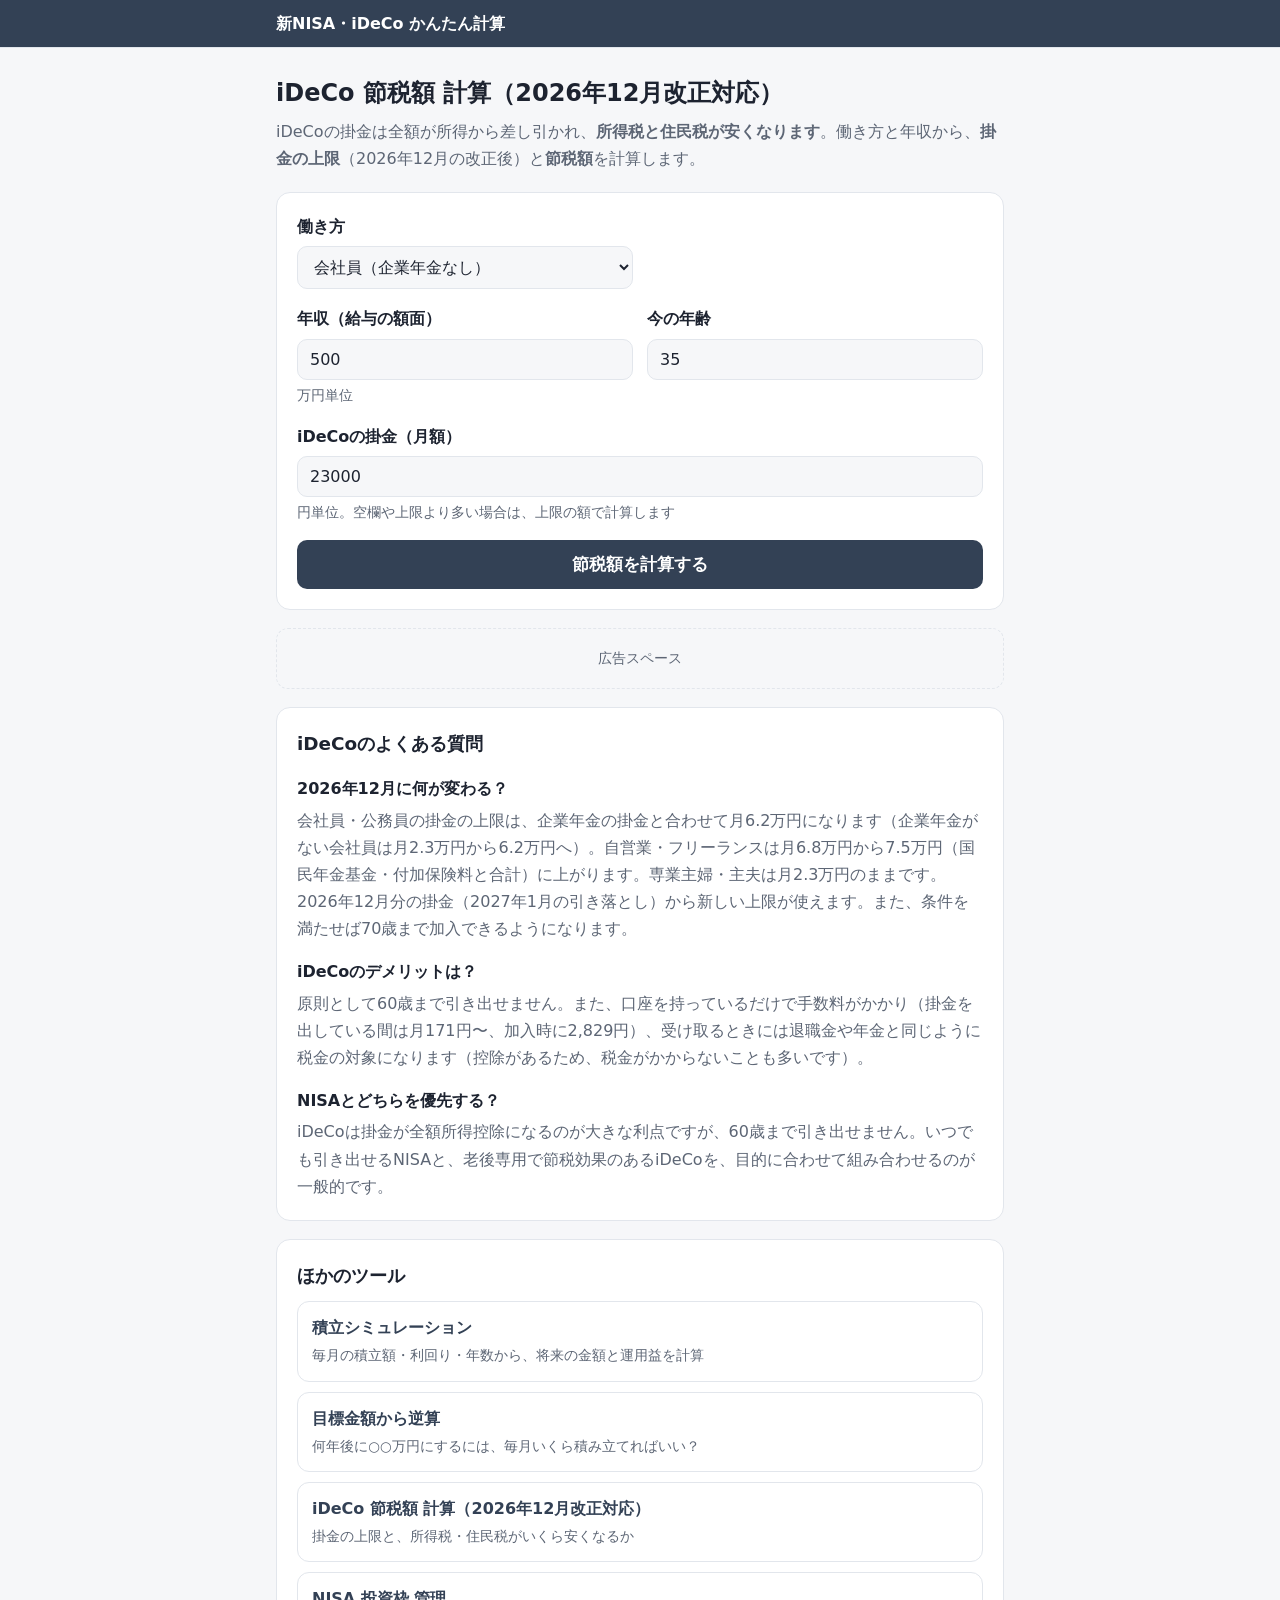
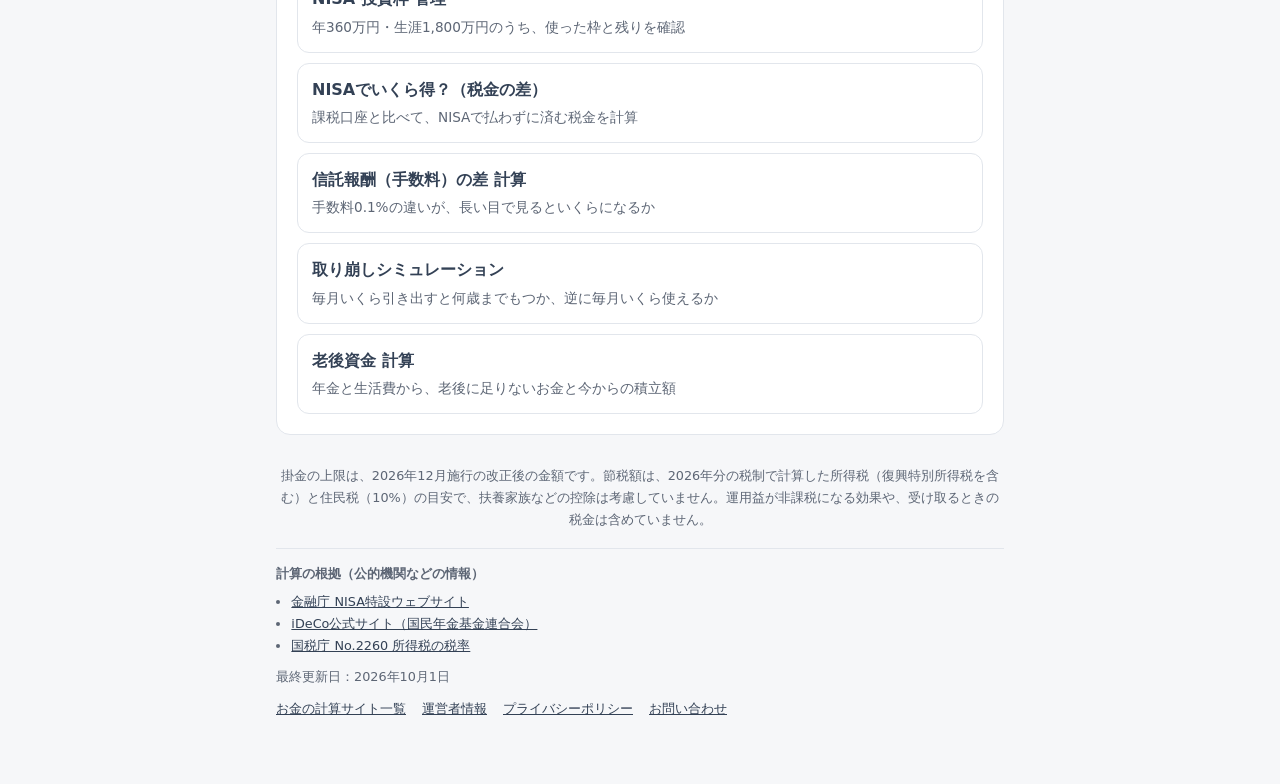
==== ideco/index.html @ c1a80034 "運営者情報・プライバシーポリシー・お問い合わせ・サイト一覧へのリンク、計算の根拠、最終更新日、OGP、アイコンを追加 Co-Authored-By: Claude Opus 5.5 <noreply@" ====
<!doctype html>
<html lang="ja">
<head>
<meta charset="utf-8">
<meta name="viewport" content="width=device-width, initial-scale=1">
<title>iDeCo 節税額 計算【2026年12月改正対応】｜掛金の上限と所得税・住民税がいくら安くなるか</title>
<meta name="description" content="働き方と年収を選ぶだけで、iDeCoの掛金の上限（2026年12月から会社員は最大月6.2万円、自営業は7.5万円）と、掛金で所得税・住民税がいくら安くなるかを計算。手数料を引いた実質の得や、60歳までの節税額の合計もわかる無料ツールです。">
<link rel="canonical" href="https://harryquad.github.io/nisa/ideco/">
<!--sw-head-->
<meta property="og:type" content="website">
<meta property="og:site_name" content="新NISA・iDeCo かんたん計算">
<meta property="og:title" content="iDeCo 節税額 計算【2026年12月改正対応】｜掛金の上限と所得税・住民税がいくら安くなるか">
<meta property="og:description" content="働き方と年収を選ぶだけで、iDeCoの掛金の上限（2026年12月から会社員は最大月6.2万円、自営業は7.5万円）と、掛金で所得税・住民税がいくら安くなるかを計算。手数料を引いた実質の得や、60歳までの節税額の合計もわかる無料ツールです。">
<meta property="og:url" content="https://harryquad.github.io/nisa/ideco/">
<meta property="og:locale" content="ja_JP">
<meta name="twitter:card" content="summary">
<link rel="icon" href="/favicon.ico" sizes="48x48">
<link rel="icon" href="/favicon.svg" type="image/svg+xml">
<!--/sw-head-->
<link rel="stylesheet" href="../assets/style.css">
</head>
<body>
<header class="site-header"><div><a href="/nisa/">新NISA・iDeCo かんたん計算</a></div></header>
<div class="wrap">
  <h1>iDeCo 節税額 計算（2026年12月改正対応）</h1>
  <p class="lead">iDeCoの掛金は全額が所得から差し引かれ、<strong>所得税と住民税が安くなります</strong>。働き方と年収から、<strong>掛金の上限</strong>（2026年12月の改正後）と<strong>節税額</strong>を計算します。</p>

  <div class="card">
    <div class="row">
      <div class="field"><label for="type">働き方</label>
        <select id="type">
          <option value="emp">会社員（企業年金なし）</option>
          <option value="empdc">会社員（企業型DC・確定給付年金などあり）</option>
          <option value="kou">公務員</option>
          <option value="self">自営業・フリーランス（国民年金第1号）</option>
          <option value="home">専業主婦・主夫（国民年金第3号）</option>
        </select></div>
      <div class="field" id="corpField" hidden><label for="corp">会社の企業年金の掛金（月額）</label><input type="number" id="corp" min="0" value="20000">
        <div class="hint">円単位。企業型DCの会社掛金＋確定給付年金などの掛金相当額。会社の人事・年金の通知で確認できます（公務員は年金払い退職給付の掛金相当額）</div></div>
    </div>
    <div class="row">
      <div class="field"><label for="income" id="incomeLabel">年収（給与の額面）</label><input type="number" id="income" min="0" value="500"><div class="hint" id="incomeHint">万円単位</div></div>
      <div class="field"><label for="age">今の年齢</label><input type="number" id="age" min="20" max="69" value="35"></div>
    </div>
    <div class="field" id="socialField" hidden><label for="social">国民健康保険料・国民年金保険料（年額）</label><input type="number" id="social" min="0" value="600000"><div class="hint">円単位。確定申告書の「社会保険料控除」の金額</div></div>
    <div class="field"><label for="monthly">iDeCoの掛金（月額）</label><input type="number" id="monthly" min="0" step="1000" value="23000"><div class="hint">円単位。空欄や上限より多い場合は、上限の額で計算します</div></div>
    <button id="calc">節税額を計算する</button>
  </div>

  <div class="card" id="result" hidden></div>

  <div class="ad">広告スペース</div>

  <div class="card faq">
    <h2>iDeCoのよくある質問</h2>
    <h3>2026年12月に何が変わる？</h3>
    <p>会社員・公務員の掛金の上限は、企業年金の掛金と合わせて月6.2万円になります（企業年金がない会社員は月2.3万円から6.2万円へ）。自営業・フリーランスは月6.8万円から7.5万円（国民年金基金・付加保険料と合計）に上がります。専業主婦・主夫は月2.3万円のままです。2026年12月分の掛金（2027年1月の引き落とし）から新しい上限が使えます。また、条件を満たせば70歳まで加入できるようになります。</p>
    <h3>iDeCoのデメリットは？</h3>
    <p>原則として60歳まで引き出せません。また、口座を持っているだけで手数料がかかり（掛金を出している間は月171円〜、加入時に2,829円）、受け取るときには退職金や年金と同じように税金の対象になります（控除があるため、税金がかからないことも多いです）。</p>
    <h3>NISAとどちらを優先する？</h3>
    <p>iDeCoは掛金が全額所得控除になるのが大きな利点ですが、60歳まで引き出せません。いつでも引き出せるNISAと、老後専用で節税効果のあるiDeCoを、目的に合わせて組み合わせるのが一般的です。</p>
  </div>

  <div class="card" id="related"></div>

  <footer>掛金の上限は、2026年12月施行の改正後の金額です。節税額は、2026年分の税制で計算した所得税（復興特別所得税を含む）と住民税（10%）の目安で、扶養家族などの控除は考慮していません。運用益が非課税になる効果や、受け取るときの税金は含めていません。</footer>
<!--sw-foot-->
<div style="font-size:.8rem;color:var(--muted);margin-top:18px;border-top:1px solid var(--line);padding-top:14px"><p style="margin:0 0 6px;font-weight:600">計算の根拠（公的機関などの情報）</p><ul style="margin:0 0 10px;padding-left:1.2em"><li><a href="https://www.fsa.go.jp/policy/nisa2/" target="_blank" rel="noopener">金融庁 NISA特設ウェブサイト</a></li><li><a href="https://www.ideco-koushiki.jp/" target="_blank" rel="noopener">iDeCo公式サイト（国民年金基金連合会）</a></li><li><a href="https://www.nta.go.jp/taxes/shiraberu/taxanswer/shotoku/2260.htm" target="_blank" rel="noopener">国税庁 No.2260 所得税の税率</a></li></ul><p style="margin:0 0 10px">最終更新日：2026年10月1日</p><nav style="display:flex;flex-wrap:wrap;gap:6px 16px"><a href="/sites/">お金の計算サイト一覧</a><a href="/about/">運営者情報</a><a href="/privacy/">プライバシーポリシー</a><a href="/contact/">お問い合わせ</a></nav></div>
<!--/sw-foot-->
</div>

<script src="../assets/site.js"></script>
<script>
const $ = id => document.getElementById(id);
$("type").addEventListener("change", () => {
  const t = $("type").value;
  $("corpField").hidden = !(t === "empdc" || t === "kou");
  $("socialField").hidden = t !== "self";
  $("incomeLabel").textContent = t === "self" ? "所得（売上 − 経費 − 青色申告特別控除）" : t === "home" ? "年収（パートなどの給与の額面）" : "年収（給与の額面）";
  if (t === "kou") $("corp").value = 7000;
});
// 改正後の掛金の上限（月額）
function limit(t, corp) {
  if (t === "self") return 75000;
  if (t === "home") return 23000;
  if (t === "emp") return 62000;
  return Math.max(0, 62000 - corp);
}
const BR = [[1949000, .05, 0], [3299000, .1, 97500], [6949000, .2, 427500], [8999000, .23, 636000], [17999000, .33, 1536000], [39999000, .4, 2796000], [Infinity, .45, 4796000]];
const taxOf = t => { if (t <= 0) return 0; const [, r, m] = BR.find(b => t <= b[0]); return (t * r - m) * 1.021; };
function salaryIncome(a) { const d = a <= 3600000 ? a * 0.3 + 80000 : a <= 6600000 ? a * 0.2 + 440000 : a <= 8500000 ? a * 0.1 + 1100000 : 1950000; return Math.max(0, a - Math.max(740000, d)); }
const basic = inc => (inc <= 4890000 ? 1040000 : inc <= 6550000 ? 670000 : 620000);
// 掛金 ded を引いたときの所得税＋住民税（扶養なし）
function totalTax(inc, social, ded) {
  const tIT = Math.max(0, Math.floor((inc - social - ded - basic(inc)) / 1000) * 1000);
  const tRT = Math.max(0, Math.floor((inc - social - ded - 430000) / 1000) * 1000);
  return taxOf(tIT) + (inc > 450000 ? tRT * 0.1 : 0);
}

function calc() {
  const out = $("result");
  out.hidden = false;
  const t = $("type").value;
  const cap = limit(t, num("corp"));
  if (!cap) { out.innerHTML = '<p class="err">企業年金の掛金が月6.2万円以上のため、iDeCoの掛金を出す枠が残っていません。</p>'; return; }
  let m = $("monthly").value === "" ? cap : Math.min(num("monthly"), cap);
  m = Math.floor(m / 1000) * 1000;
  const x = num("income") * MAN;
  const self = t === "self";
  const inc = self ? x : salaryIncome(x);
  const social = self ? num("social") : Math.min(x / 12, 650000) * 0.0915 * 12 + x * 0.0555;
  const annual = m * 12;
  const save = totalTax(inc, social, 0) - totalTax(inc, social, annual);
  const capSave = totalTax(inc, social, 0) - totalTax(inc, social, cap * 12);
  const years = Math.max(0, 60 - num("age"));
  const fee = 171 * 12;
  out.innerHTML = `
    <div class="big">
      <div class="stat good"><div class="k">1年で安くなる税金</div><div class="v">${yen(save)}</div></div>
      <div class="stat"><div class="k">掛金の上限（月額・2026年12月〜）</div><div class="v">${yen(cap)}</div></div>
      <div class="stat good"><div class="k">60歳までの節税額の合計</div><div class="v">${man(save * years)}</div></div>
    </div>
    <table class="info">
      <tr><td>年間の掛金</td><td class="num">${yen(annual)}（月${yen(m)}）</td></tr>
      <tr><td>掛金に対する節税の割合</td><td class="num">${annual ? (save / annual * 100).toFixed(1) : 0}%</td></tr>
      <tr><td>手数料（掛金を出している間、年）</td><td class="num">${yen(fee)}〜</td></tr>
      <tr><td>手数料を引いた実質の得（年）</td><td class="num">${yen(save - fee)}</td></tr>
      ${m < cap ? `<tr><td>上限の月${yen(cap)}まで出した場合の節税（年）</td><td class="num">${yen(capSave)}</td></tr>` : ""}
    </table>
    ${save <= fee ? '<p class="note">所得税・住民税がほとんどかからないため、節税の効果が手数料より小さくなっています。この場合は、いつでも引き出せるNISAを優先する方が向いています。</p>' : ""}
    ${t === "home" ? '<p class="note">専業主婦・主夫など自分の所得がない場合は、掛金による節税の効果はありません（運用益が非課税になる効果はあります）。</p>' : ""}
    <p class="note">節税に加えて、運用益にも税金がかかりません。積み立てた結果いくらになるかは → <a href="/nisa/">積立シミュレーション</a></p>`;
  out.scrollIntoView({ behavior: "smooth", block: "start" });
}
$("calc").addEventListener("click", calc);
</script>
</body>
</html>
---- assets/style.css ----
:root{
  --bg:#f6f7f9;--card:#fff;--text:#1d2330;--muted:#5d6675;--line:#e2e6ec;
  --accent:#334155;--accent-soft:#eef2f6;--on-accent:#fff;--good:#16a34a;--good-soft:#dcfce7;
  --warn:#ea580c;--warn-soft:#ffedd5;--off:#9aa3b2;--err:#dc2626;
}
@media (prefers-color-scheme: dark){
  :root{
    --bg:#0f1218;--card:#181c24;--text:#e7eaf0;--muted:#9aa3b2;--line:#2a303c;
    --accent:#cbd5e1;--accent-soft:#1e2633;--on-accent:#0f141c;--good:#4ade80;--good-soft:#12301f;
    --warn:#fb923c;--warn-soft:#3a2413;--off:#5d6675;--err:#f87171;
  }
}
*{box-sizing:border-box}
body{margin:0;background:var(--bg);color:var(--text);font-family:system-ui,-apple-system,"Hiragino Sans","Yu Gothic UI",sans-serif;line-height:1.7}
a{color:var(--accent)}
.site-header{background:var(--accent);border-bottom:1px solid var(--line)}
.site-header div{max-width:760px;margin:0 auto;padding:10px 16px}
.site-header a{font-weight:700;text-decoration:none;color:var(--on-accent)}
.wrap{max-width:760px;margin:0 auto;padding:24px 16px 64px}
h1{font-size:1.5rem;margin:.2em 0 .3em;line-height:1.4}
h2{font-size:1.15rem;margin:0 0 10px}
.lead{color:var(--muted);margin:0 0 20px}
.card{background:var(--card);border:1px solid var(--line);border-radius:14px;padding:20px;margin-bottom:18px}
label{display:block;font-weight:600;margin-bottom:6px}
.field{margin-bottom:16px}
input[type=date],input[type=number],input[type=text],select,textarea{width:100%;padding:10px 12px;font-size:1rem;border:1px solid var(--line);border-radius:10px;background:var(--bg);color:var(--text);font-family:inherit}
.row{display:grid;grid-template-columns:1fr 1fr;gap:14px}
@media (max-width:520px){.row{grid-template-columns:1fr}}
.checks{display:flex;flex-wrap:wrap;gap:8px 18px}
.checks label{font-weight:400;display:flex;align-items:center;gap:6px;margin:0}
.hint{font-size:.85rem;color:var(--muted);margin-top:4px}
button{width:100%;padding:13px;font-size:1.05rem;font-weight:700;border:0;border-radius:10px;background:var(--accent);color:var(--on-accent);cursor:pointer;font-family:inherit}
button:hover{filter:brightness(1.08)}
button.sub{background:var(--accent-soft);color:var(--accent)}
.big{display:grid;grid-template-columns:repeat(3,1fr);gap:10px;margin-bottom:14px}
@media (max-width:520px){.big{grid-template-columns:1fr}}
.stat{border-radius:12px;padding:14px;background:var(--bg)}
.stat .k{font-size:.8rem;color:var(--muted)}
.stat .v{font-size:1.25rem;font-weight:700}
.stat.warn .v{color:var(--warn)} .stat.good .v{color:var(--good)}
.err{color:var(--err);font-weight:600}
table.info{width:100%;border-collapse:collapse;font-size:.95rem}
table.info td,table.info th{padding:8px 4px;border-bottom:1px solid var(--line);vertical-align:top;text-align:left}
table.info th{color:var(--muted);font-weight:500;font-size:.85rem}
table.info td:first-child{color:var(--muted)}
table.info td.num,table.info th.num{text-align:right;font-variant-numeric:tabular-nums}
.note{font-size:.85rem;color:var(--muted);background:var(--bg);border-radius:10px;padding:10px 12px;margin-top:12px}
.ad{border:1px dashed var(--line);border-radius:12px;padding:18px;text-align:center;color:var(--muted);font-size:.85rem;margin-bottom:18px}
.faq h3{font-size:1rem;margin:16px 0 4px}
.faq p{margin:0;color:var(--muted)}
.tools{list-style:none;margin:0;padding:0;display:grid;gap:10px}
.tools a{display:block;padding:12px 14px;border:1px solid var(--line);border-radius:12px;text-decoration:none;color:var(--text);background:var(--card)}
.tools a:hover{border-color:var(--accent)}
.tools b{display:block;color:var(--accent)}
.tools span{font-size:.85rem;color:var(--muted)}
footer{font-size:.8rem;color:var(--muted);text-align:center;margin-top:30px}
.verdict{font-size:1.2rem;font-weight:700;margin:0 0 10px}
.verdict.ok{color:var(--good)} .verdict.ng{color:var(--warn)}
.q{padding:12px 0;border-bottom:1px solid var(--line)}
.q .t{font-weight:600;margin-bottom:6px}
.it{display:grid;grid-template-columns:1.3fr 1fr 1fr 1fr 36px;gap:8px;align-items:end;padding:8px 0;border-bottom:1px solid var(--line)}
.it label{font-size:.78rem;font-weight:500;color:var(--muted);margin-bottom:2px}
.it input,.it select{padding:8px}
.it .rm{width:auto;padding:6px 10px;font-size:.8rem;font-weight:500;background:var(--bg);color:var(--muted);border:1px solid var(--line)}
@media (max-width:560px){.it{grid-template-columns:1fr 1fr}.it .nm{grid-column:1/3}}
.btns{display:grid;grid-template-columns:1fr 1fr;gap:10px;margin-top:12px}
tr.best td{background:var(--good-soft);font-weight:700}
.chart svg{width:100%;height:auto;display:block}
.chart .axis{stroke:var(--line)}.chart .lbl{fill:var(--muted);font-size:11px}
.chart .a1{fill:var(--accent);opacity:.35}.chart .a2{fill:var(--good);opacity:.55}
.legend{display:flex;gap:16px;font-size:.8rem;color:var(--muted);margin-top:6px;flex-wrap:wrap}
.legend span::before{content:"";display:inline-block;width:12px;height:12px;border-radius:3px;margin-right:5px;vertical-align:-1px}
.legend .l1::before{background:var(--accent);opacity:.35}.legend .l2::before{background:var(--good);opacity:.55}
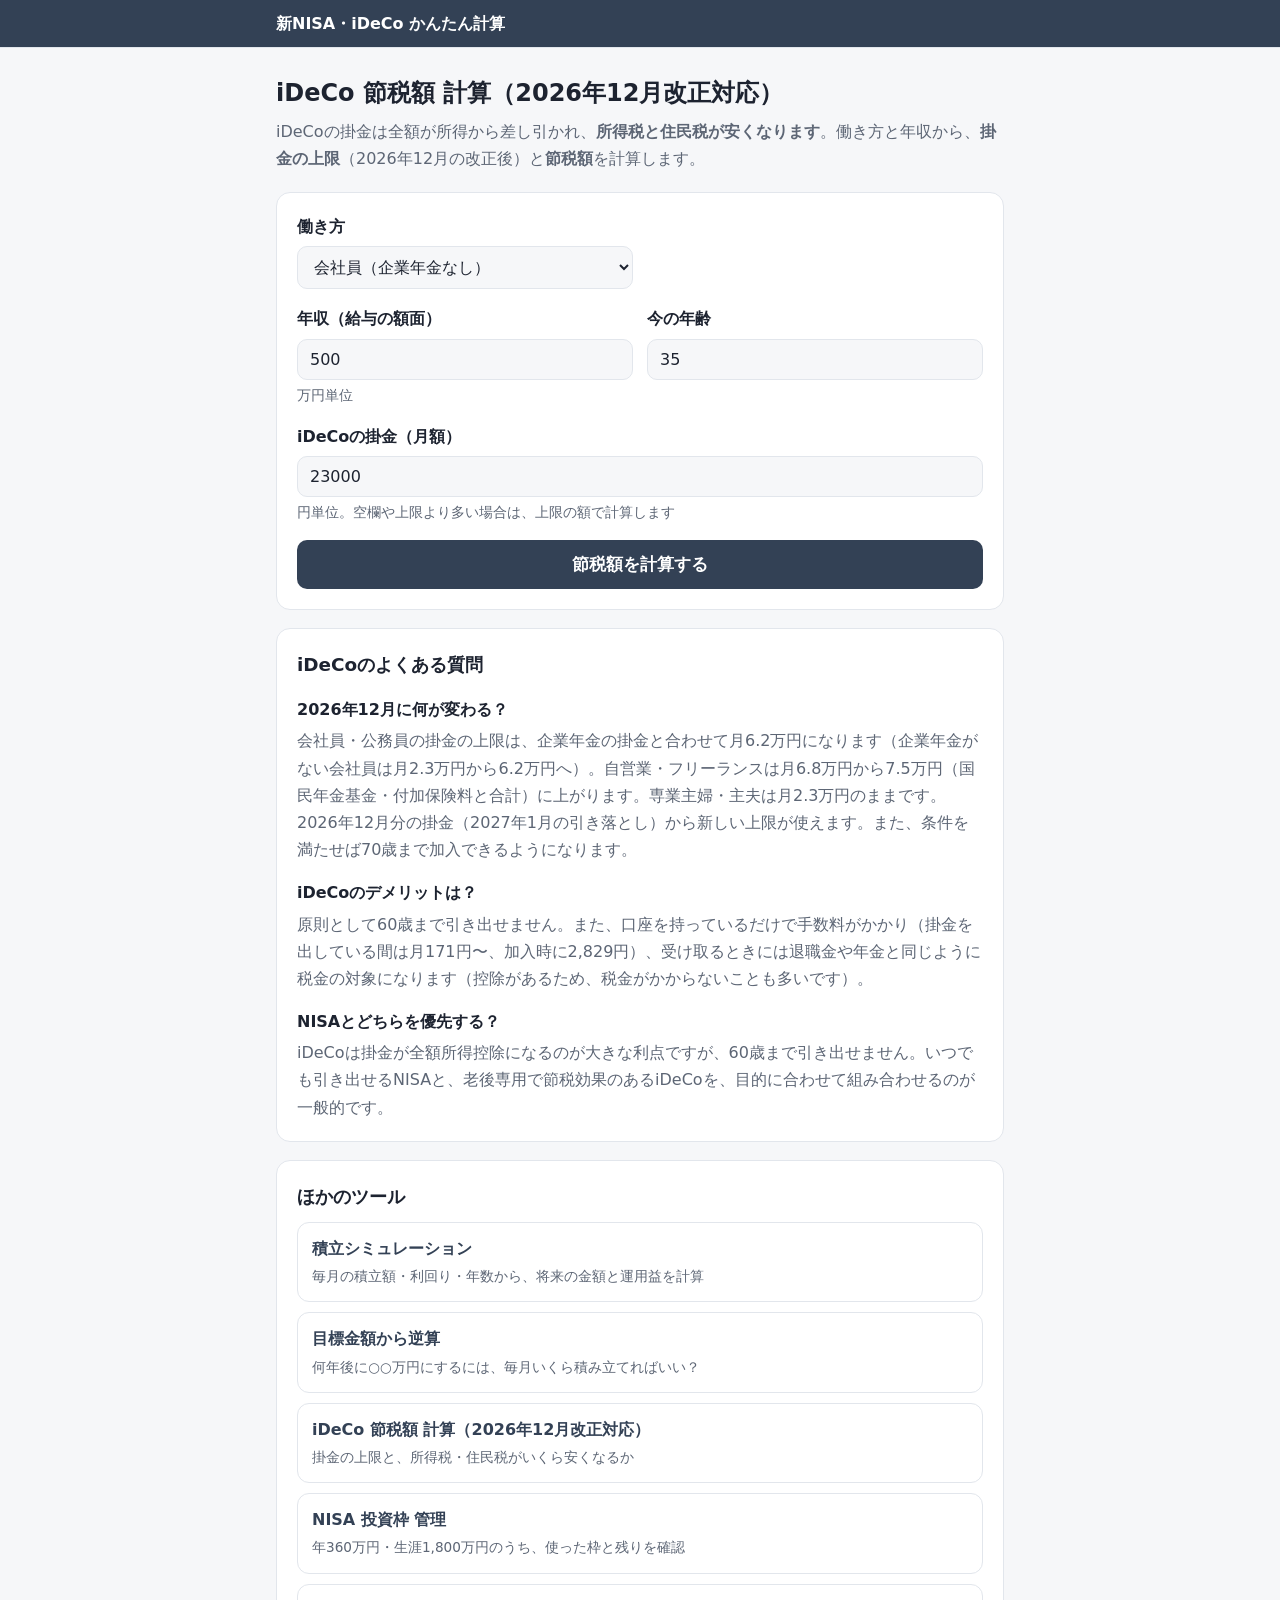
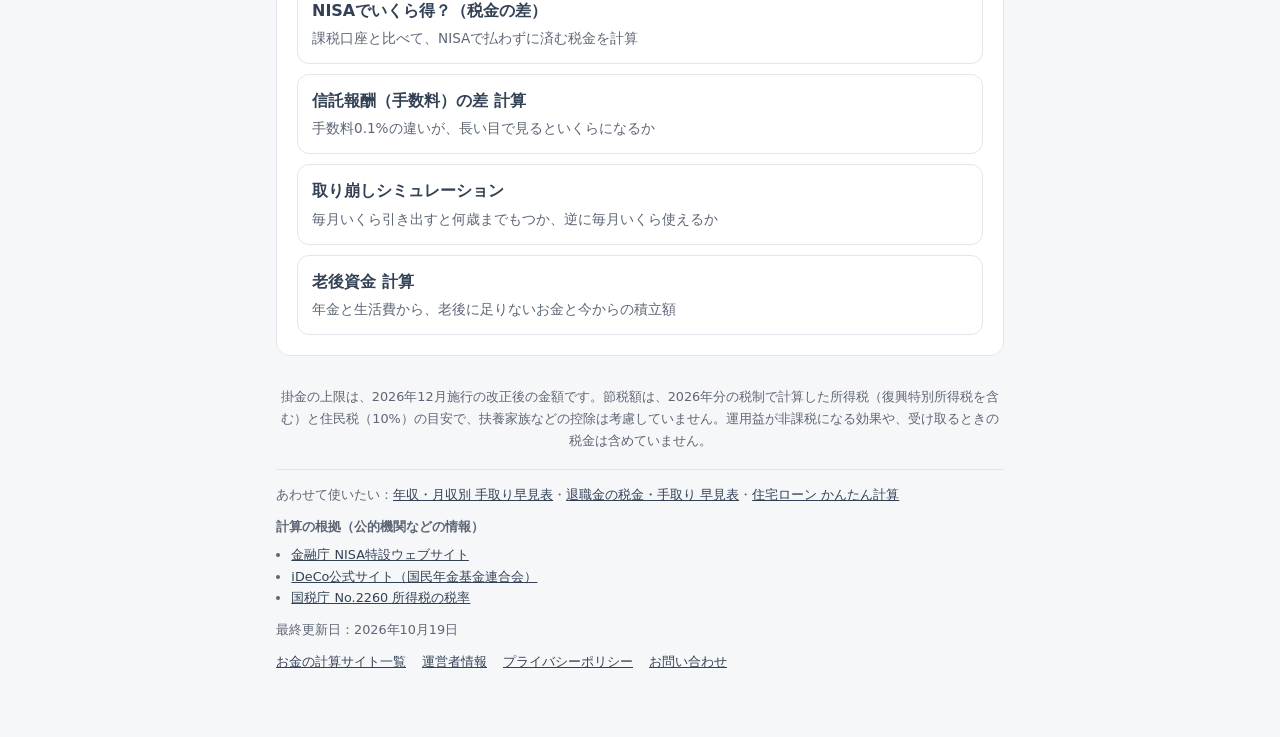
==== commit 5ef96efe: "空の広告枠を非表示にし、関連サイトへのリンクを追加 Co-Authored-By: Claude Opus 5.5 <noreply@anthropic.com>" ====
--- a/ideco/index.html
+++ b/ideco/index.html
@@ -65,7 +65,7 @@
 
   <footer>掛金の上限は、2026年12月施行の改正後の金額です。節税額は、2026年分の税制で計算した所得税（復興特別所得税を含む）と住民税（10%）の目安で、扶養家族などの控除は考慮していません。運用益が非課税になる効果や、受け取るときの税金は含めていません。</footer>
 <!--sw-foot-->
-<div style="font-size:.8rem;color:var(--muted);margin-top:18px;border-top:1px solid var(--line);padding-top:14px"><p style="margin:0 0 6px;font-weight:600">計算の根拠（公的機関などの情報）</p><ul style="margin:0 0 10px;padding-left:1.2em"><li><a href="https://www.fsa.go.jp/policy/nisa2/" target="_blank" rel="noopener">金融庁 NISA特設ウェブサイト</a></li><li><a href="https://www.ideco-koushiki.jp/" target="_blank" rel="noopener">iDeCo公式サイト（国民年金基金連合会）</a></li><li><a href="https://www.nta.go.jp/taxes/shiraberu/taxanswer/shotoku/2260.htm" target="_blank" rel="noopener">国税庁 No.2260 所得税の税率</a></li></ul><p style="margin:0 0 10px">最終更新日：2026年10月1日</p><nav style="display:flex;flex-wrap:wrap;gap:6px 16px"><a href="/sites/">お金の計算サイト一覧</a><a href="/about/">運営者情報</a><a href="/privacy/">プライバシーポリシー</a><a href="/contact/">お問い合わせ</a></nav></div>
+<div style="font-size:.8rem;color:var(--muted);margin-top:18px;border-top:1px solid var(--line);padding-top:14px"><p style="margin:0 0 10px">あわせて使いたい：<a href="/nenshu/">年収・月収別 手取り早見表</a>・<a href="/taishoku-zei/">退職金の税金・手取り 早見表</a>・<a href="/jutaku/">住宅ローン かんたん計算</a></p><p style="margin:0 0 6px;font-weight:600">計算の根拠（公的機関などの情報）</p><ul style="margin:0 0 10px;padding-left:1.2em"><li><a href="https://www.fsa.go.jp/policy/nisa2/" target="_blank" rel="noopener">金融庁 NISA特設ウェブサイト</a></li><li><a href="https://www.ideco-koushiki.jp/" target="_blank" rel="noopener">iDeCo公式サイト（国民年金基金連合会）</a></li><li><a href="https://www.nta.go.jp/taxes/shiraberu/taxanswer/shotoku/2260.htm" target="_blank" rel="noopener">国税庁 No.2260 所得税の税率</a></li></ul><p style="margin:0 0 10px">最終更新日：2026年10月19日</p><nav style="display:flex;flex-wrap:wrap;gap:6px 16px"><a href="/sites/">お金の計算サイト一覧</a><a href="/about/">運営者情報</a><a href="/privacy/">プライバシーポリシー</a><a href="/contact/">お問い合わせ</a></nav></div>
 <!--/sw-foot-->
 </div>
 
--- a/assets/style.css
+++ b/assets/style.css
@@ -45,7 +45,8 @@
 table.info td:first-child{color:var(--muted)}
 table.info td.num,table.info th.num{text-align:right;font-variant-numeric:tabular-nums}
 .note{font-size:.85rem;color:var(--muted);background:var(--bg);border-radius:10px;padding:10px 12px;margin-top:12px}
-.ad{border:1px dashed var(--line);border-radius:12px;padding:18px;text-align:center;color:var(--muted);font-size:.85rem;margin-bottom:18px}
+.ad{display:none}
+.ad.on{display:block;border:1px solid var(--line);border-radius:12px;padding:14px;margin-bottom:18px;background:var(--card)}
 .faq h3{font-size:1rem;margin:16px 0 4px}
 .faq p{margin:0;color:var(--muted)}
 .tools{list-style:none;margin:0;padding:0;display:grid;gap:10px}
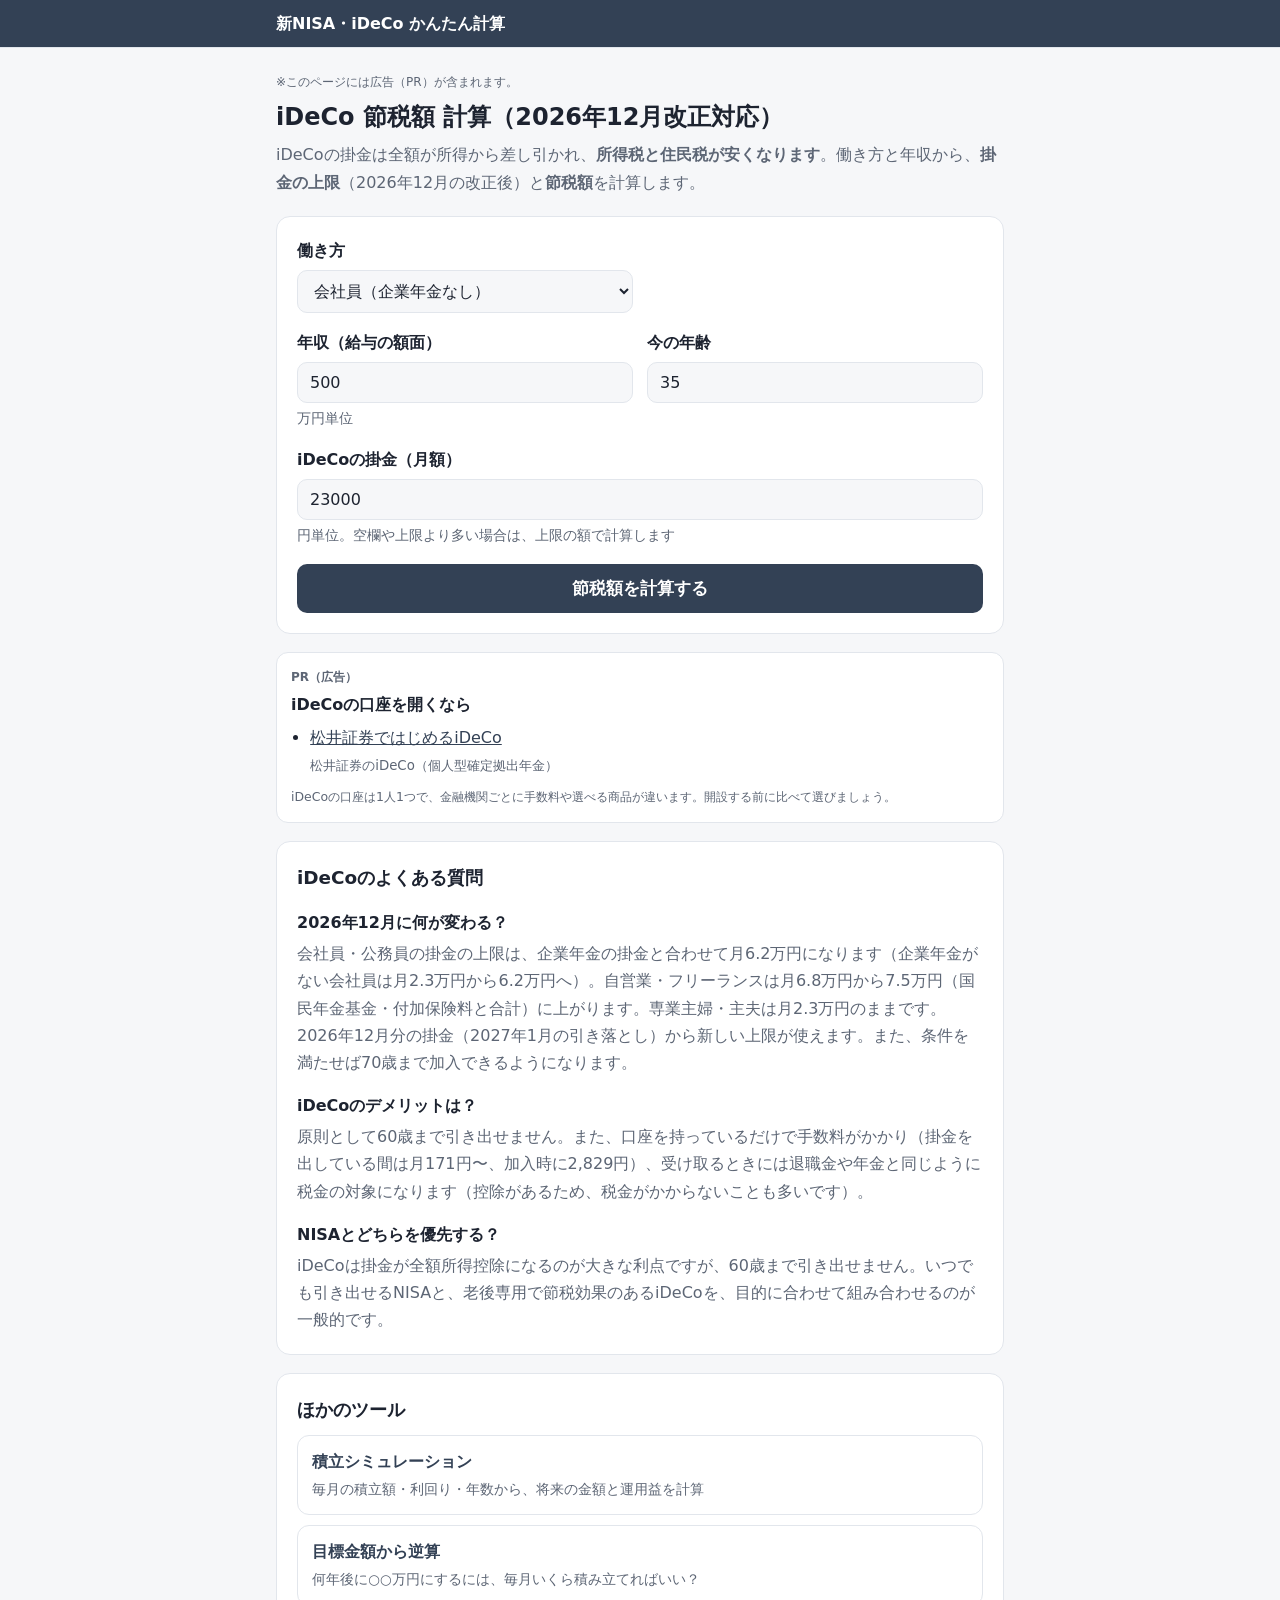
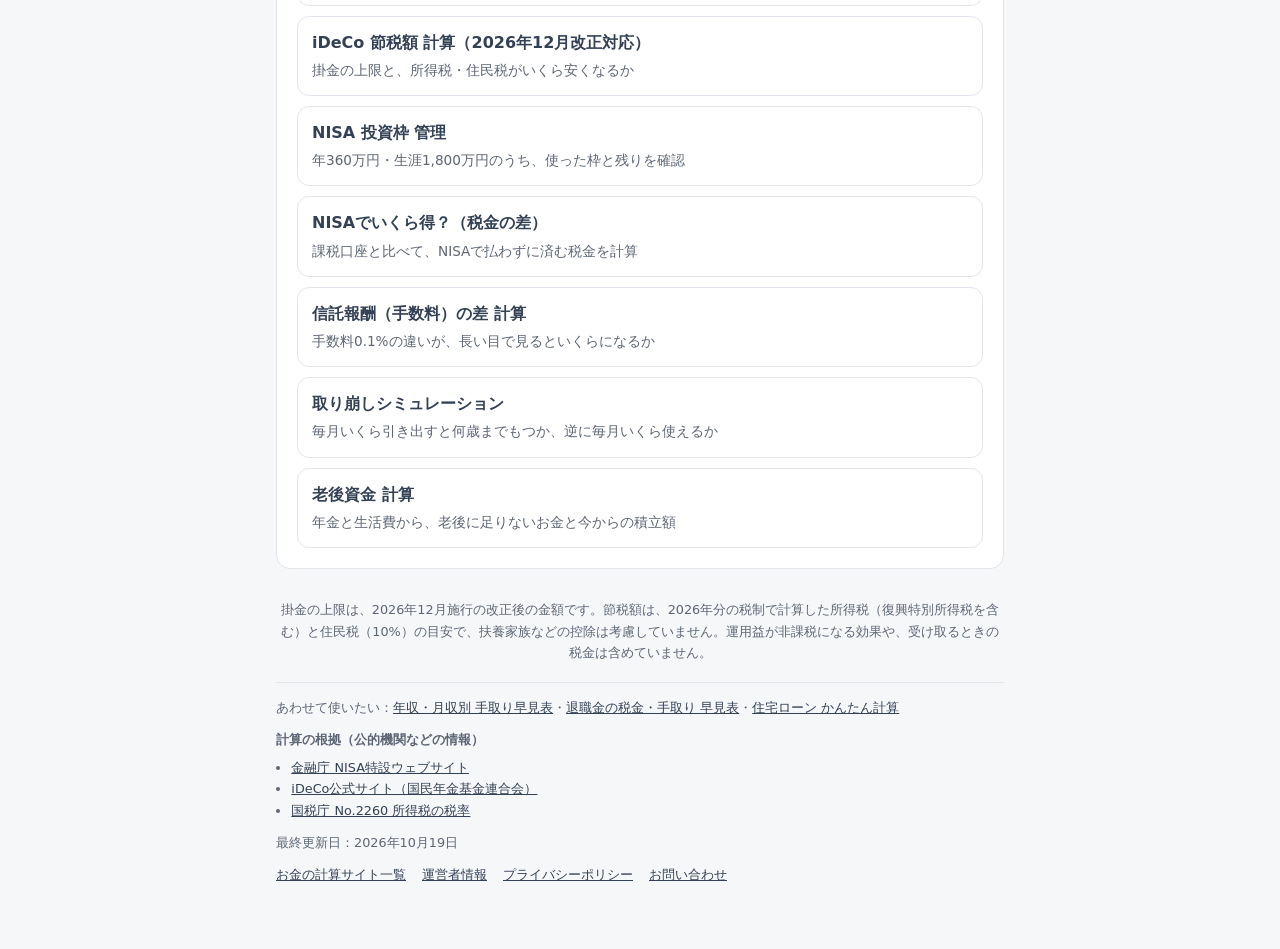
==== commit dd6dc0a9: "承認済みの広告（火災保険一括見積もり・松井証券iDeCo）をPR表示つきで掲載 Co-Authored-By: Claude Opus 5.5 <noreply@anthropic.com>" ====
--- a/ideco/index.html
+++ b/ideco/index.html
@@ -5,13 +5,13 @@
 <meta name="viewport" content="width=device-width, initial-scale=1">
 <title>iDeCo 節税額 計算【2026年12月改正対応】｜掛金の上限と所得税・住民税がいくら安くなるか</title>
 <meta name="description" content="働き方と年収を選ぶだけで、iDeCoの掛金の上限（2026年12月から会社員は最大月6.2万円、自営業は7.5万円）と、掛金で所得税・住民税がいくら安くなるかを計算。手数料を引いた実質の得や、60歳までの節税額の合計もわかる無料ツールです。">
-<link rel="canonical" href="https://harryquad.github.io/nisa/ideco/">
+<link rel="canonical" href="https://okanenokeisan.com/nisa/ideco/">
 <!--sw-head-->
 <meta property="og:type" content="website">
 <meta property="og:site_name" content="新NISA・iDeCo かんたん計算">
 <meta property="og:title" content="iDeCo 節税額 計算【2026年12月改正対応】｜掛金の上限と所得税・住民税がいくら安くなるか">
 <meta property="og:description" content="働き方と年収を選ぶだけで、iDeCoの掛金の上限（2026年12月から会社員は最大月6.2万円、自営業は7.5万円）と、掛金で所得税・住民税がいくら安くなるかを計算。手数料を引いた実質の得や、60歳までの節税額の合計もわかる無料ツールです。">
-<meta property="og:url" content="https://harryquad.github.io/nisa/ideco/">
+<meta property="og:url" content="https://okanenokeisan.com/nisa/ideco/">
 <meta property="og:locale" content="ja_JP">
 <meta name="twitter:card" content="summary">
 <link rel="icon" href="/favicon.ico" sizes="48x48">
@@ -22,6 +22,7 @@
 <body>
 <header class="site-header"><div><a href="/nisa/">新NISA・iDeCo かんたん計算</a></div></header>
 <div class="wrap">
+<!--sw-pr--><p class="pr-note" style="font-size:.75rem;color:var(--muted);margin:0 0 8px">※このページには広告（PR）が含まれます。</p><!--/sw-pr-->
   <h1>iDeCo 節税額 計算（2026年12月改正対応）</h1>
   <p class="lead">iDeCoの掛金は全額が所得から差し引かれ、<strong>所得税と住民税が安くなります</strong>。働き方と年収から、<strong>掛金の上限</strong>（2026年12月の改正後）と<strong>節税額</strong>を計算します。</p>
 
@@ -49,7 +50,7 @@
 
   <div class="card" id="result" hidden></div>
 
-  <div class="ad">広告スペース</div>
+  <!--sw-ad--><div class="ad on"><p style="margin:0 0 4px;font-size:.75rem;color:var(--muted);font-weight:700">PR（広告）</p><p style="margin:0 0 6px;font-weight:700">iDeCoの口座を開くなら</p><ul style="margin:0;padding-left:1.2em"><li style="margin:4px 0"><a href="https://px.a8.net/svt/ejp?a8mat=4BEK9C+DWPKJ6+3XCC+BXIYQ" rel="nofollow sponsored">松井証券ではじめるiDeCo</a><img border="0" width="1" height="1" src="https://www18.a8.net/0.gif?a8mat=4BEK9C+DWPKJ6+3XCC+BXIYQ" alt=""><br><small style="color:var(--muted)">松井証券のiDeCo（個人型確定拠出年金）</small></li></ul><p style="margin:8px 0 0;font-size:.78rem;color:var(--muted)">iDeCoの口座は1人1つで、金融機関ごとに手数料や選べる商品が違います。開設する前に比べて選びましょう。</p></div><!--/sw-ad-->
 
   <div class="card faq">
     <h2>iDeCoのよくある質問</h2>
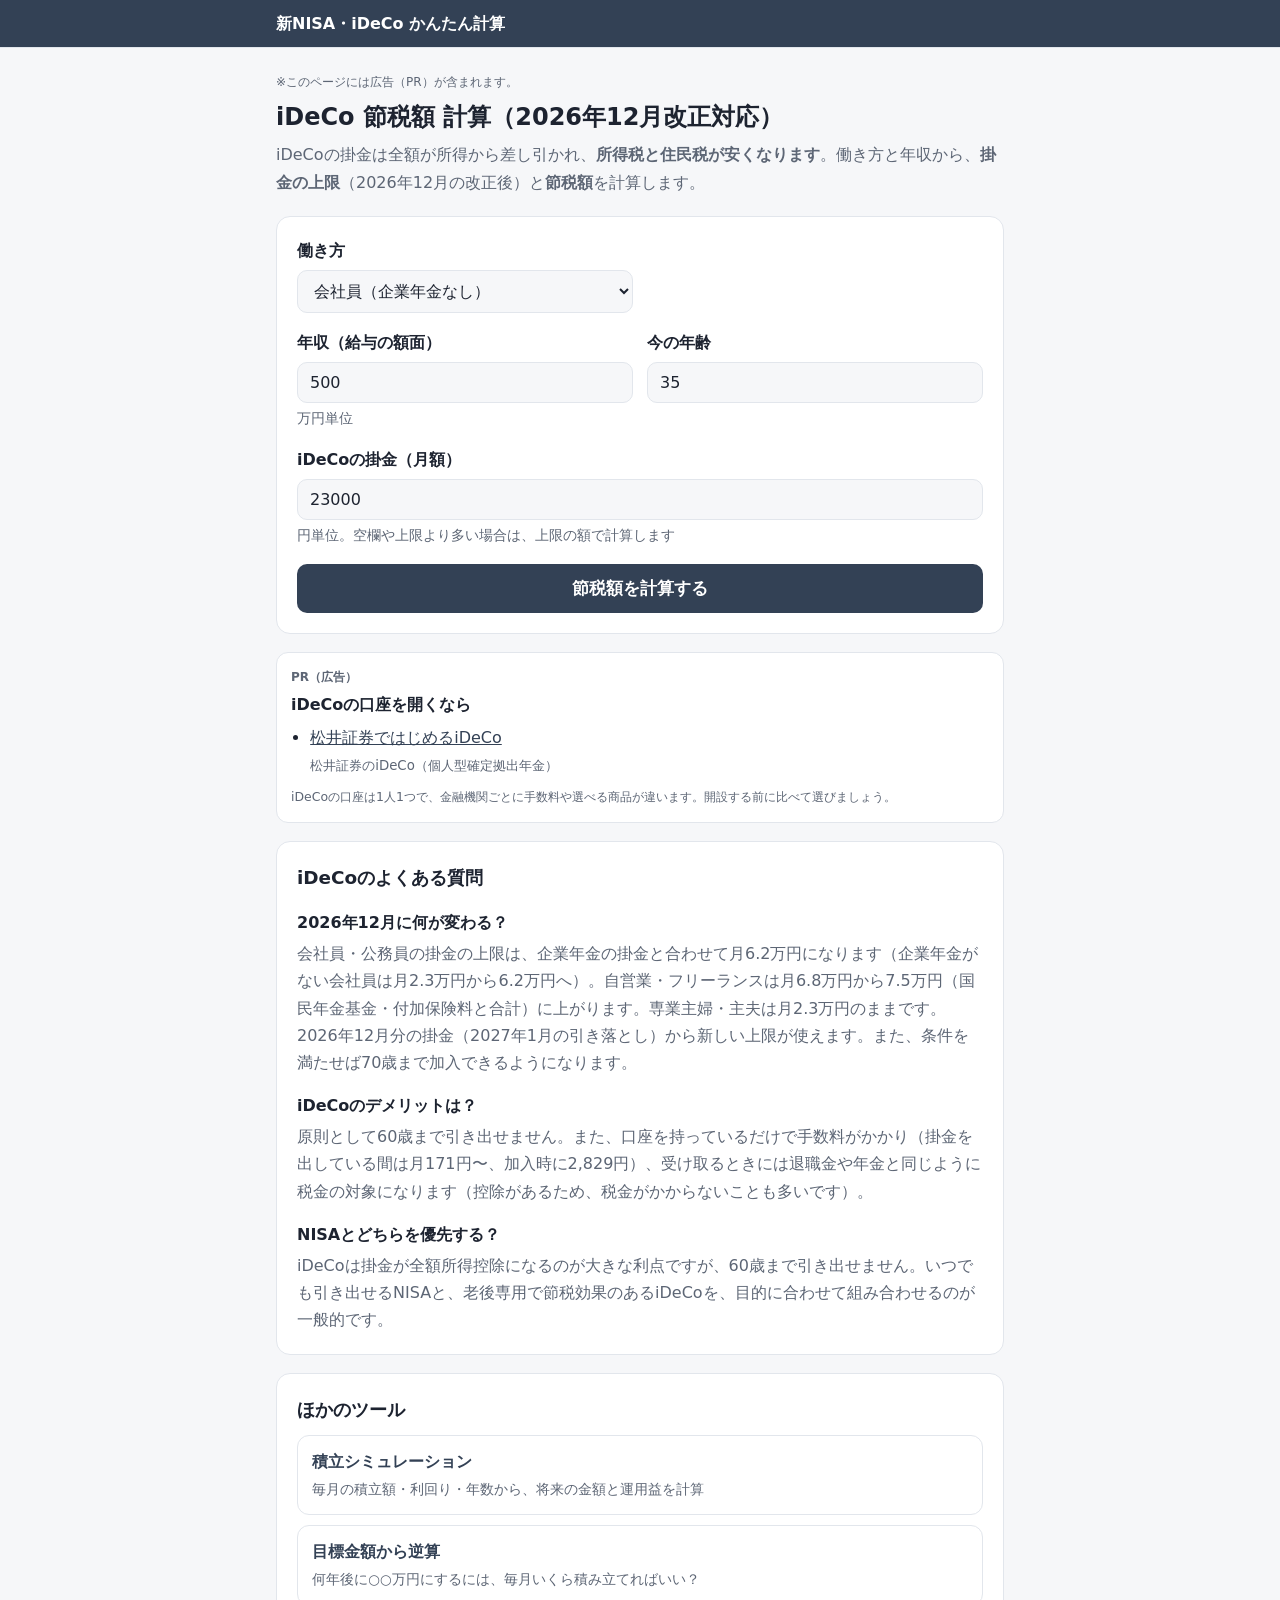
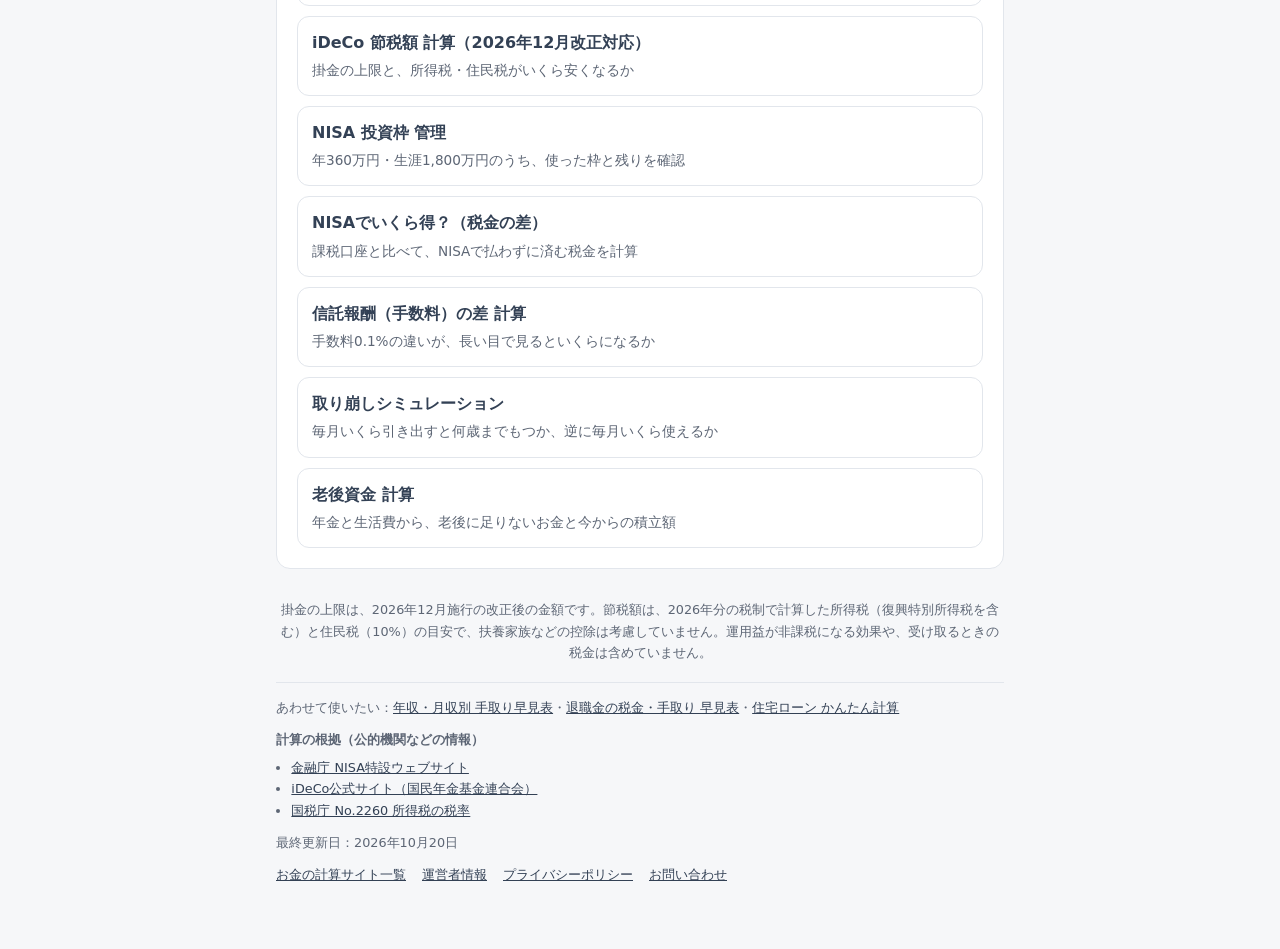
==== commit f88e7115: "A8リンクにページ別の計測パラメータを付与、ふるさと納税の計算結果に連動した案内を追加 Co-Authored-By: Claude Opus 5.5 <noreply@anthropic.com>" ====
--- a/ideco/index.html
+++ b/ideco/index.html
@@ -50,7 +50,7 @@
 
   <div class="card" id="result" hidden></div>
 
-  <!--sw-ad--><div class="ad on"><p style="margin:0 0 4px;font-size:.75rem;color:var(--muted);font-weight:700">PR（広告）</p><p style="margin:0 0 6px;font-weight:700">iDeCoの口座を開くなら</p><ul style="margin:0;padding-left:1.2em"><li style="margin:4px 0"><a href="https://px.a8.net/svt/ejp?a8mat=4BEK9C+DWPKJ6+3XCC+BXIYQ" rel="nofollow sponsored">松井証券ではじめるiDeCo</a><img border="0" width="1" height="1" src="https://www18.a8.net/0.gif?a8mat=4BEK9C+DWPKJ6+3XCC+BXIYQ" alt=""><br><small style="color:var(--muted)">松井証券のiDeCo（個人型確定拠出年金）</small></li></ul><p style="margin:8px 0 0;font-size:.78rem;color:var(--muted)">iDeCoの口座は1人1つで、金融機関ごとに手数料や選べる商品が違います。開設する前に比べて選びましょう。</p></div><!--/sw-ad-->
+  <!--sw-ad--><div class="ad on"><p style="margin:0 0 4px;font-size:.75rem;color:var(--muted);font-weight:700">PR（広告）</p><p style="margin:0 0 6px;font-weight:700">iDeCoの口座を開くなら</p><ul style="margin:0;padding-left:1.2em"><li style="margin:4px 0"><a href="https://px.a8.net/svt/ejp?a8mat=4BEK9C+DWPKJ6+3XCC+BXIYQ&id1=nisa&id2=ideco" rel="nofollow sponsored">松井証券ではじめるiDeCo</a><img border="0" width="1" height="1" src="https://www18.a8.net/0.gif?a8mat=4BEK9C+DWPKJ6+3XCC+BXIYQ" alt=""><br><small style="color:var(--muted)">松井証券のiDeCo（個人型確定拠出年金）</small></li></ul><p style="margin:8px 0 0;font-size:.78rem;color:var(--muted)">iDeCoの口座は1人1つで、金融機関ごとに手数料や選べる商品が違います。開設する前に比べて選びましょう。</p></div><!--/sw-ad-->
 
   <div class="card faq">
     <h2>iDeCoのよくある質問</h2>
@@ -66,7 +66,7 @@
 
   <footer>掛金の上限は、2026年12月施行の改正後の金額です。節税額は、2026年分の税制で計算した所得税（復興特別所得税を含む）と住民税（10%）の目安で、扶養家族などの控除は考慮していません。運用益が非課税になる効果や、受け取るときの税金は含めていません。</footer>
 <!--sw-foot-->
-<div style="font-size:.8rem;color:var(--muted);margin-top:18px;border-top:1px solid var(--line);padding-top:14px"><p style="margin:0 0 10px">あわせて使いたい：<a href="/nenshu/">年収・月収別 手取り早見表</a>・<a href="/taishoku-zei/">退職金の税金・手取り 早見表</a>・<a href="/jutaku/">住宅ローン かんたん計算</a></p><p style="margin:0 0 6px;font-weight:600">計算の根拠（公的機関などの情報）</p><ul style="margin:0 0 10px;padding-left:1.2em"><li><a href="https://www.fsa.go.jp/policy/nisa2/" target="_blank" rel="noopener">金融庁 NISA特設ウェブサイト</a></li><li><a href="https://www.ideco-koushiki.jp/" target="_blank" rel="noopener">iDeCo公式サイト（国民年金基金連合会）</a></li><li><a href="https://www.nta.go.jp/taxes/shiraberu/taxanswer/shotoku/2260.htm" target="_blank" rel="noopener">国税庁 No.2260 所得税の税率</a></li></ul><p style="margin:0 0 10px">最終更新日：2026年10月19日</p><nav style="display:flex;flex-wrap:wrap;gap:6px 16px"><a href="/sites/">お金の計算サイト一覧</a><a href="/about/">運営者情報</a><a href="/privacy/">プライバシーポリシー</a><a href="/contact/">お問い合わせ</a></nav></div>
+<div style="font-size:.8rem;color:var(--muted);margin-top:18px;border-top:1px solid var(--line);padding-top:14px"><p style="margin:0 0 10px">あわせて使いたい：<a href="/nenshu/">年収・月収別 手取り早見表</a>・<a href="/taishoku-zei/">退職金の税金・手取り 早見表</a>・<a href="/jutaku/">住宅ローン かんたん計算</a></p><p style="margin:0 0 6px;font-weight:600">計算の根拠（公的機関などの情報）</p><ul style="margin:0 0 10px;padding-left:1.2em"><li><a href="https://www.fsa.go.jp/policy/nisa2/" target="_blank" rel="noopener">金融庁 NISA特設ウェブサイト</a></li><li><a href="https://www.ideco-koushiki.jp/" target="_blank" rel="noopener">iDeCo公式サイト（国民年金基金連合会）</a></li><li><a href="https://www.nta.go.jp/taxes/shiraberu/taxanswer/shotoku/2260.htm" target="_blank" rel="noopener">国税庁 No.2260 所得税の税率</a></li></ul><p style="margin:0 0 10px">最終更新日：2026年10月20日</p><nav style="display:flex;flex-wrap:wrap;gap:6px 16px"><a href="/sites/">お金の計算サイト一覧</a><a href="/about/">運営者情報</a><a href="/privacy/">プライバシーポリシー</a><a href="/contact/">お問い合わせ</a></nav></div>
 <!--/sw-foot-->
 </div>
 
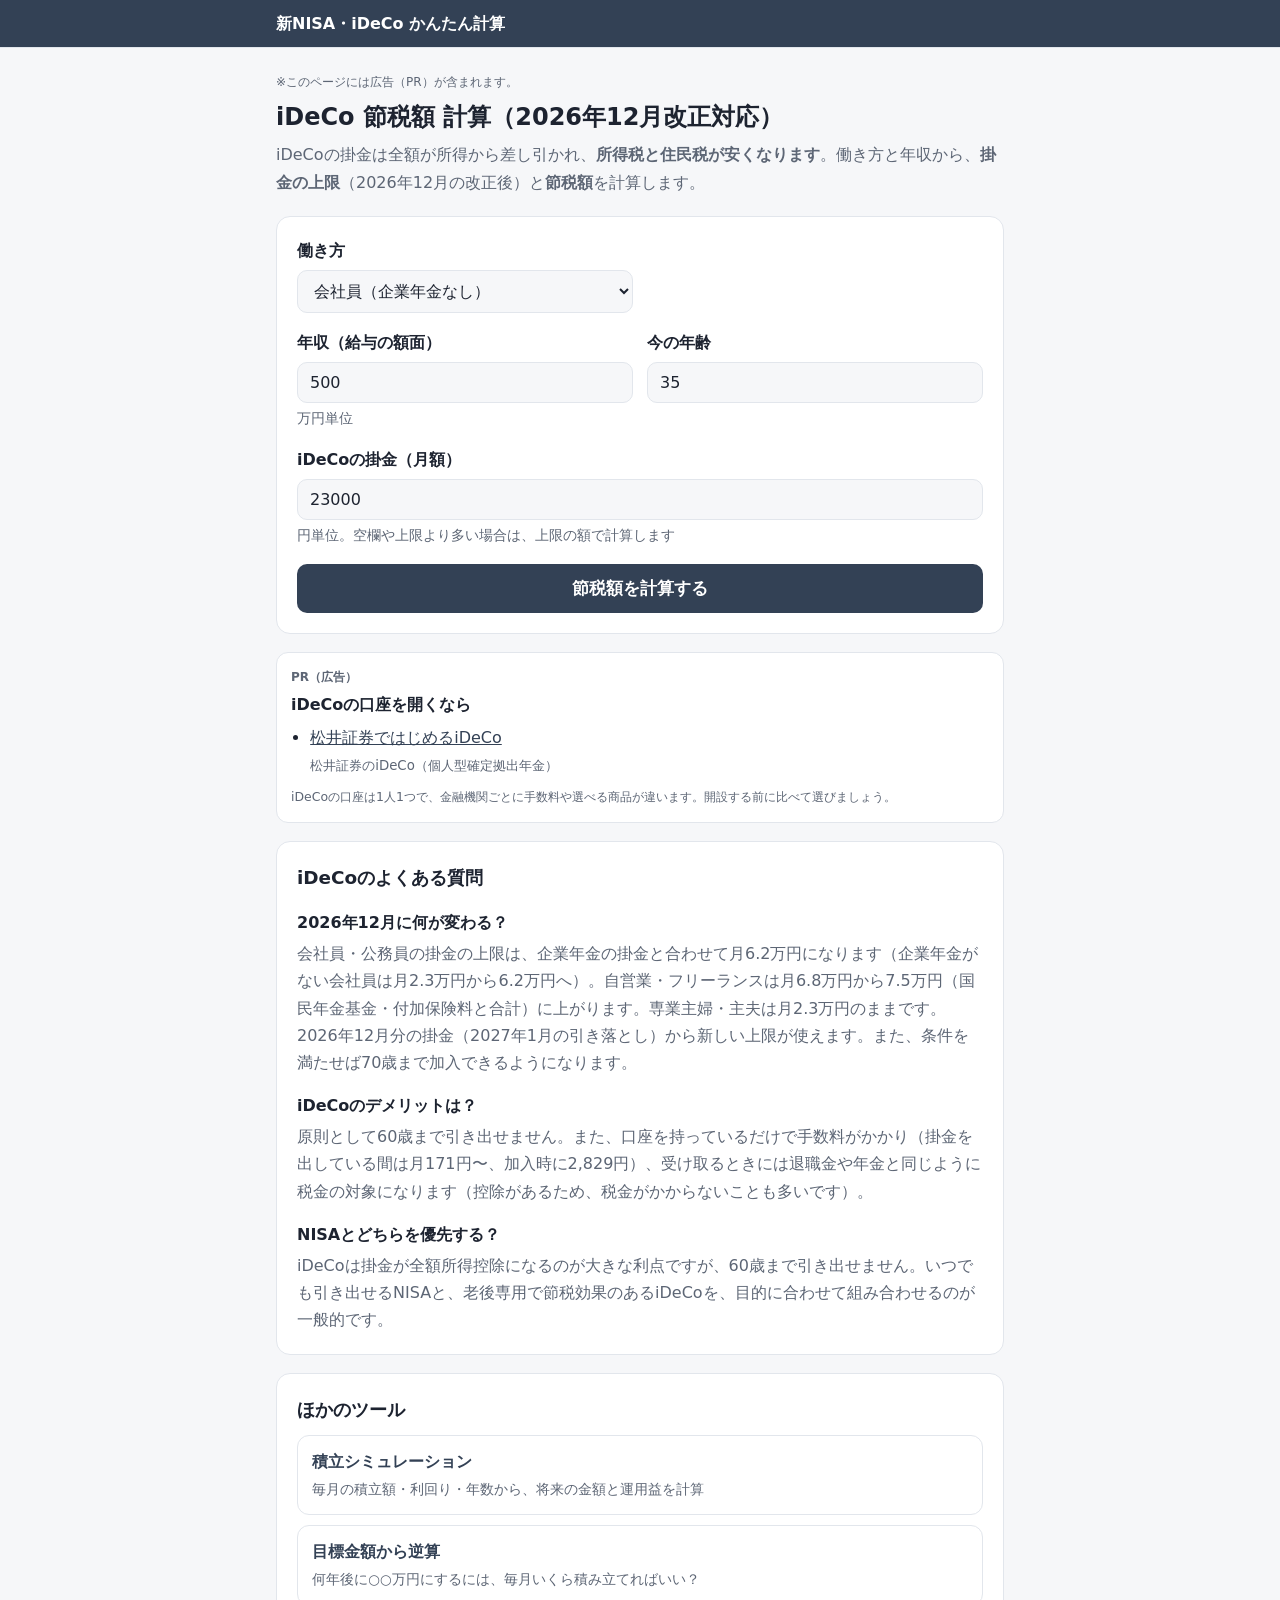
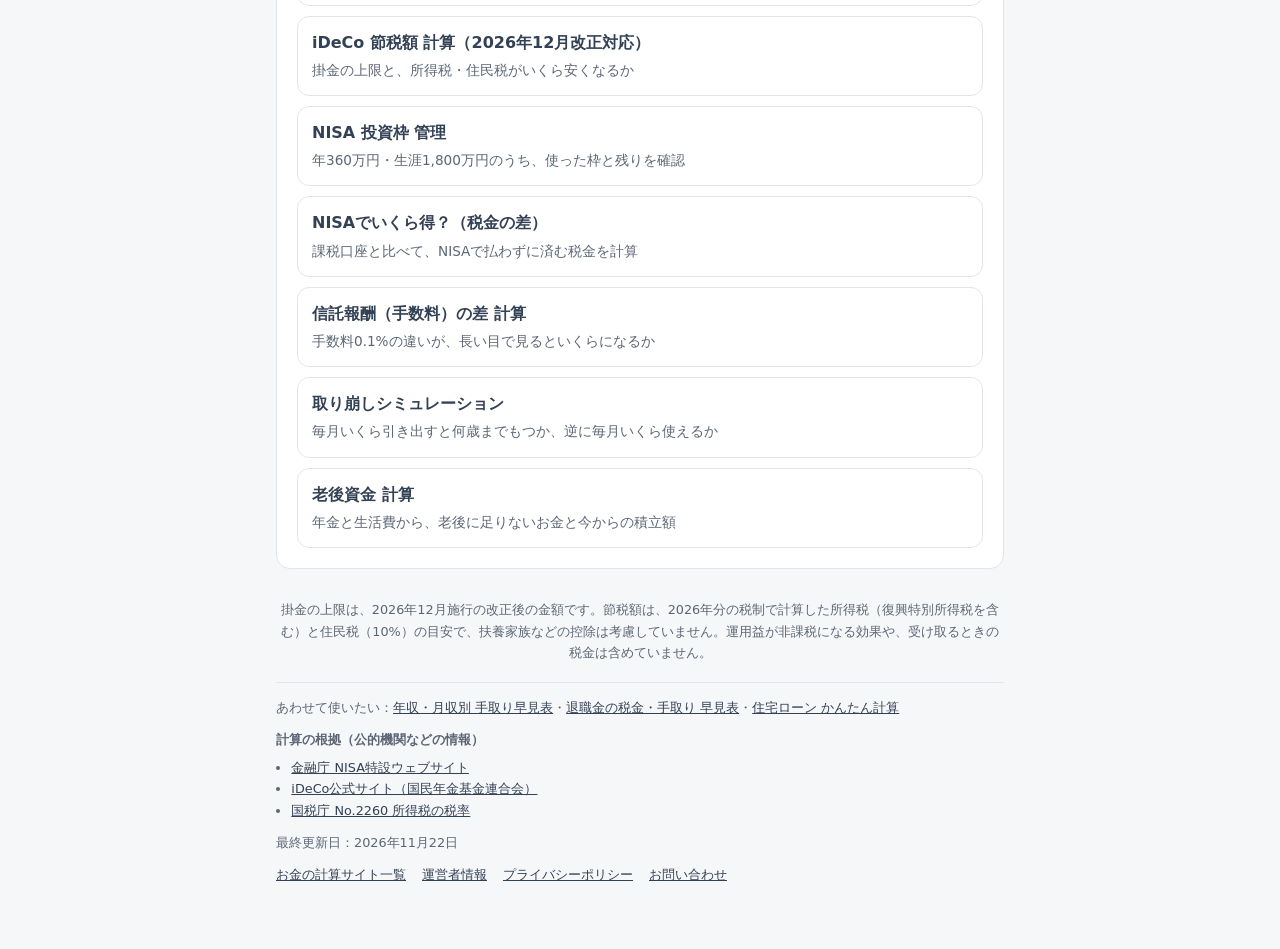
==== commit 9a908ab3: "最終更新日を反映 Co-Authored-By: Claude Opus 5.5 <noreply@anthropic.com>" ====
--- a/ideco/index.html
+++ b/ideco/index.html
@@ -16,6 +16,8 @@
 <meta name="twitter:card" content="summary">
 <link rel="icon" href="/favicon.ico" sizes="48x48">
 <link rel="icon" href="/favicon.svg" type="image/svg+xml">
+<script async src="https://www.googletagmanager.com/gtag/js?id=G-CTGWFB173X"></script>
+<script>window.dataLayer=window.dataLayer||[];function gtag(){dataLayer.push(arguments);}gtag('js',new Date());gtag('config','G-CTGWFB173X');document.addEventListener('click',function(e){var b=e.target.closest&&e.target.closest('button#calc,button#judge,button#make');if(b)gtag('event','tool_use',{tool_path:location.pathname,button_id:b.id});},true);</script>
 <!--/sw-head-->
 <link rel="stylesheet" href="../assets/style.css">
 </head>
@@ -66,7 +68,7 @@
 
   <footer>掛金の上限は、2026年12月施行の改正後の金額です。節税額は、2026年分の税制で計算した所得税（復興特別所得税を含む）と住民税（10%）の目安で、扶養家族などの控除は考慮していません。運用益が非課税になる効果や、受け取るときの税金は含めていません。</footer>
 <!--sw-foot-->
-<div style="font-size:.8rem;color:var(--muted);margin-top:18px;border-top:1px solid var(--line);padding-top:14px"><p style="margin:0 0 10px">あわせて使いたい：<a href="/nenshu/">年収・月収別 手取り早見表</a>・<a href="/taishoku-zei/">退職金の税金・手取り 早見表</a>・<a href="/jutaku/">住宅ローン かんたん計算</a></p><p style="margin:0 0 6px;font-weight:600">計算の根拠（公的機関などの情報）</p><ul style="margin:0 0 10px;padding-left:1.2em"><li><a href="https://www.fsa.go.jp/policy/nisa2/" target="_blank" rel="noopener">金融庁 NISA特設ウェブサイト</a></li><li><a href="https://www.ideco-koushiki.jp/" target="_blank" rel="noopener">iDeCo公式サイト（国民年金基金連合会）</a></li><li><a href="https://www.nta.go.jp/taxes/shiraberu/taxanswer/shotoku/2260.htm" target="_blank" rel="noopener">国税庁 No.2260 所得税の税率</a></li></ul><p style="margin:0 0 10px">最終更新日：2026年10月20日</p><nav style="display:flex;flex-wrap:wrap;gap:6px 16px"><a href="/sites/">お金の計算サイト一覧</a><a href="/about/">運営者情報</a><a href="/privacy/">プライバシーポリシー</a><a href="/contact/">お問い合わせ</a></nav></div>
+<div style="font-size:.8rem;color:var(--muted);margin-top:18px;border-top:1px solid var(--line);padding-top:14px"><p style="margin:0 0 10px">あわせて使いたい：<a href="/nenshu/">年収・月収別 手取り早見表</a>・<a href="/taishoku-zei/">退職金の税金・手取り 早見表</a>・<a href="/jutaku/">住宅ローン かんたん計算</a></p><p style="margin:0 0 6px;font-weight:600">計算の根拠（公的機関などの情報）</p><ul style="margin:0 0 10px;padding-left:1.2em"><li><a href="https://www.fsa.go.jp/policy/nisa2/" target="_blank" rel="noopener">金融庁 NISA特設ウェブサイト</a></li><li><a href="https://www.ideco-koushiki.jp/" target="_blank" rel="noopener">iDeCo公式サイト（国民年金基金連合会）</a></li><li><a href="https://www.nta.go.jp/taxes/shiraberu/taxanswer/shotoku/2260.htm" target="_blank" rel="noopener">国税庁 No.2260 所得税の税率</a></li></ul><p style="margin:0 0 10px">最終更新日：2026年11月22日</p><nav style="display:flex;flex-wrap:wrap;gap:6px 16px"><a href="/sites/">お金の計算サイト一覧</a><a href="/about/">運営者情報</a><a href="/privacy/">プライバシーポリシー</a><a href="/contact/">お問い合わせ</a></nav></div>
 <!--/sw-foot-->
 </div>
 
